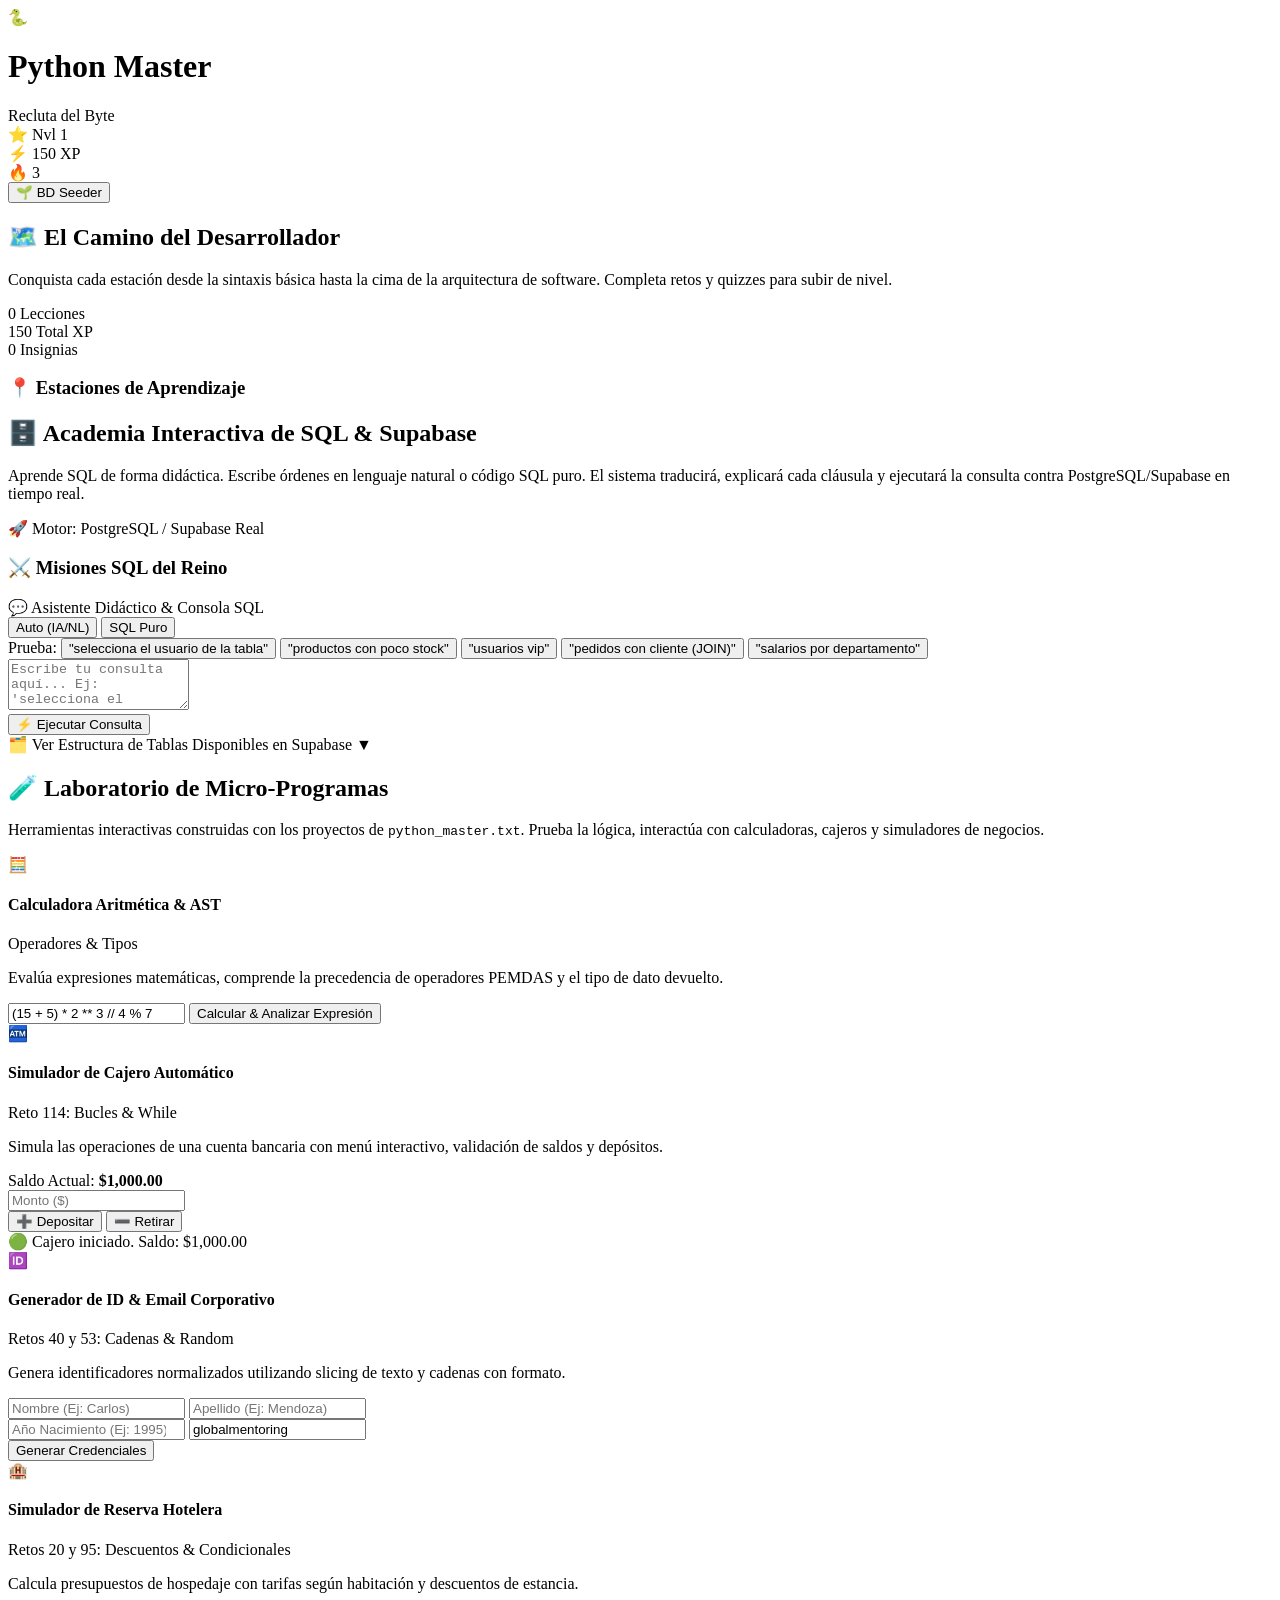
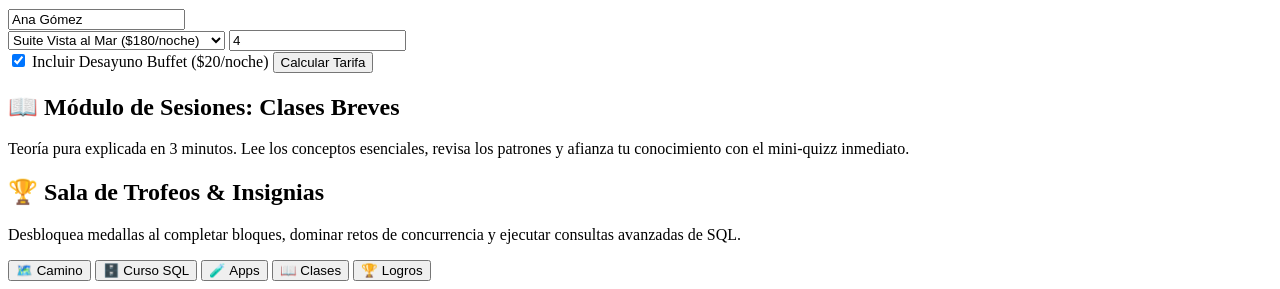
==== web_app/static/index.html @ 29d9c26e "feat: plataforma gamificada python & sql master con supabase, render y microapps" ====
<!DOCTYPE html>
<html lang="es">
<head>
  <meta charset="UTF-8">
  <meta name="viewport" content="width=device-width, initial-scale=1.0, maximum-scale=1.0, user-scalable=no">
  <title>Python & SQL Master: Game Edition</title>
  <link rel="stylesheet" href="/static/style.css">
  <link rel="preconnect" href="https://fonts.googleapis.com">
  <link rel="preconnect" href="https://fonts.gstatic.com" crossorigin>
  <link href="https://fonts.googleapis.com/css2?family=Fira+Code:wght@400;500;600&family=Inter:wght@400;600;700;800;900&display=swap" rel="stylesheet">
</head>
<body>
  <!-- Header con Barra de Nivel, XP y Racha -->
  <header class="app-header">
    <div class="header-content">
      <div class="logo-area" onclick="app.switchTab('camino')">
        <span class="logo-icon">🐍</span>
        <div>
          <h1 class="logo-title">Python Master</h1>
          <span class="logo-subtitle" id="userRankTitle">Recluta del Byte</span>
        </div>
      </div>

      <!-- Barra de Gamificación / Stats -->
      <div class="gamification-bar">
        <div class="stat-pill" title="Nivel del Jugador">
          <span class="stat-icon">⭐</span>
          <span class="stat-value" id="userLevelBadge">Nvl 1</span>
        </div>
        <div class="stat-pill" title="Puntos de Experiencia">
          <span class="stat-icon">⚡</span>
          <span class="stat-value" id="userXpBadge">150 XP</span>
        </div>
        <div class="stat-pill streak-pill" title="Racha de Días">
          <span class="stat-icon">🔥</span>
          <span class="stat-value" id="userStreakBadge">3</span>
        </div>
        <button class="btn-db-seed" onclick="app.seedDatabase()" title="Sembrar / Restaurar datos en Supabase/SQLite">
          🌱 <span class="hide-mobile">BD Seeder</span>
        </button>
      </div>
    </div>

    <!-- Barra de progreso hacia el siguiente nivel -->
    <div class="level-progress-container">
      <div class="level-progress-bar" id="levelProgressFill" style="width: 25%;"></div>
    </div>
  </header>

  <!-- Contenedor Principal de Vistas -->
  <main class="main-container" id="mainApp">
    
    <!-- ==================== PESTAÑA 1: CAMINO DEL JUEGO (ROADMAP) ==================== -->
    <section id="tabCamino" class="view-tab active">
      <div class="hero-card">
        <div class="hero-text">
          <h2>🗺️ El Camino del Desarrollador</h2>
          <p>Conquista cada estación desde la sintaxis básica hasta la cima de la arquitectura de software. Completa retos y quizzes para subir de nivel.</p>
        </div>
        <div class="global-stats-row">
          <div class="mini-stat">
            <span class="mini-stat-num" id="statCompletedLessons">0</span>
            <span class="mini-stat-lbl">Lecciones</span>
          </div>
          <div class="mini-stat">
            <span class="mini-stat-num" id="statTotalXp">150</span>
            <span class="mini-stat-lbl">Total XP</span>
          </div>
          <div class="mini-stat">
            <span class="mini-stat-num" id="statAchievementsCount">0</span>
            <span class="mini-stat-lbl">Insignias</span>
          </div>
        </div>
      </div>

      <!-- Mapa Gamificado de Nodos (Quest Tree) -->
      <div class="section-title">
        <h3>📍 Estaciones de Aprendizaje</h3>
      </div>
      <div class="game-map-container" id="gameRoadmap">
        <!-- Generado dinámicamente -->
      </div>
    </section>

    <!-- ==================== PESTAÑA 2: CURSO INTERACTIVO DE SQL ==================== -->
    <section id="tabSql" class="view-tab">
      <div class="hero-card sql-hero">
        <div class="hero-text">
          <h2>🗄️ Academia Interactiva de SQL & Supabase</h2>
          <p>Aprende SQL de forma didáctica. Escribe órdenes en lenguaje natural o código SQL puro. El sistema traducirá, explicará cada cláusula y ejecutará la consulta contra PostgreSQL/Supabase en tiempo real.</p>
        </div>
        <div class="sql-badge-info">
          <span>🚀 Motor: PostgreSQL / Supabase Real</span>
        </div>
      </div>

      <!-- Selector de Misiones SQL -->
      <div class="section-title">
        <h3>⚔️ Misiones SQL del Reino</h3>
      </div>
      <div class="sql-missions-scroll" id="sqlMissionsList">
        <!-- Renderizado dinámicamente -->
      </div>

      <!-- Panel Interactivo de Consultas -->
      <div class="sql-workspace-card">
        <div class="workspace-header">
          <div class="workspace-title">
            <span>💬 Asistente Didáctico & Consola SQL</span>
          </div>
          <div class="mode-toggle">
            <button class="mode-btn active" id="btnModeAuto" onclick="app.setSqlMode('auto')">Auto (IA/NL)</button>
            <button class="mode-btn" id="btnModeSql" onclick="app.setSqlMode('sql')">SQL Puro</button>
          </div>
        </div>

        <!-- Sugerencias Rápidas en 1 clic -->
        <div class="quick-prompts-bar">
          <span class="quick-label">Prueba:</span>
          <button class="chip-btn" onclick="app.setSqlQuery('selecciona el usuario de la tabla')">"selecciona el usuario de la tabla"</button>
          <button class="chip-btn" onclick="app.setSqlQuery('muestra los productos con poco stock')">"productos con poco stock"</button>
          <button class="chip-btn" onclick="app.setSqlQuery('usuarios vip con saldo mayor a 2500')">"usuarios vip"</button>
          <button class="chip-btn" onclick="app.setSqlQuery('pedidos con nombre del cliente')">"pedidos con cliente (JOIN)"</button>
          <button class="chip-btn" onclick="app.setSqlQuery('salario maximo y empleados por cada departamento')">"salarios por departamento"</button>
        </div>

        <div class="sql-input-area">
          <textarea id="sqlInput" class="sql-textarea" rows="3" placeholder="Escribe tu consulta aquí... Ej: 'selecciona el usuario de la tabla' o 'SELECT * FROM usuarios;'"></textarea>
          <div class="sql-actions">
            <button class="btn-primary btn-run-sql" onclick="app.executeSqlQuery()">
              ⚡ Ejecutar Consulta
            </button>
          </div>
        </div>

        <!-- Explicación Didáctica Desglosada -->
        <div id="sqlExplanationBox" class="sql-explanation-card" style="display: none;">
          <div class="explanation-title">💡 Explicación Didáctica de la Consulta:</div>
          <div id="sqlInterpretedQuery" class="code-pill"></div>
          <div id="sqlClausesList" class="clauses-grid"></div>
        </div>

        <!-- Tabla de Resultados en Vivo -->
        <div id="sqlResultsBox" class="sql-results-card" style="display: none;">
          <div class="results-header">
            <h4>📊 Resultados de la Base de Datos</h4>
            <div class="metrics-pills">
              <span id="sqlExecutionTime" class="metric-pill">0 ms</span>
              <span id="sqlTotalRows" class="metric-pill">0 filas</span>
            </div>
          </div>
          <div class="table-responsive" id="sqlTableContainer">
            <!-- Tabla renderizada -->
          </div>
        </div>

        <!-- Explorador de Tablas de la Base de Datos -->
        <div class="schema-explorer-toggle" onclick="app.toggleSchemaExplorer()">
          <span>🗂️ Ver Estructura de Tablas Disponibles en Supabase ▼</span>
        </div>
        <div id="schemaExplorerContent" class="schema-explorer-content" style="display: none;">
          <div class="schema-tables-grid" id="schemaTablesGrid"></div>
        </div>
      </div>
    </section>

    <!-- ==================== PESTAÑA 3: MICRO-PROGRAMAS DIDÁCTICOS ==================== -->
    <section id="tabApps" class="view-tab">
      <div class="hero-card apps-hero">
        <div class="hero-text">
          <h2>🧪 Laboratorio de Micro-Programas</h2>
          <p>Herramientas interactivas construidas con los proyectos de <code>python_master.txt</code>. Prueba la lógica, interactúa con calculadoras, cajeros y simuladores de negocios.</p>
        </div>
      </div>

      <!-- Cuadrícula de Aplicaciones -->
      <div class="apps-grid">
        <!-- App 1: Calculadora y Evaluador AST -->
        <div class="app-card">
          <div class="app-card-header">
            <span class="app-icon">🧮</span>
            <div>
              <h4>Calculadora Aritmética & AST</h4>
              <span class="app-tag">Operadores & Tipos</span>
            </div>
          </div>
          <p class="app-desc">Evalúa expresiones matemáticas, comprende la precedencia de operadores PEMDAS y el tipo de dato devuelto.</p>
          <div class="app-body">
            <input type="text" id="calcInput" class="app-input" value="(15 + 5) * 2 ** 3 // 4 % 7" placeholder="Ej: (10 + 2) * 5">
            <button class="btn-secondary btn-full" onclick="app.runCalculatorApp()">Calcular & Analizar Expresión</button>
            <div id="calcOutput" class="app-result-box" style="display: none;"></div>
          </div>
        </div>

        <!-- App 2: Simulador de Cajero Automático (Reto 114) -->
        <div class="app-card">
          <div class="app-card-header">
            <span class="app-icon">🏧</span>
            <div>
              <h4>Simulador de Cajero Automático</h4>
              <span class="app-tag">Reto 114: Bucles & While</span>
            </div>
          </div>
          <p class="app-desc">Simula las operaciones de una cuenta bancaria con menú interactivo, validación de saldos y depósitos.</p>
          <div class="app-body">
            <div class="atm-balance-display">
              <span>Saldo Actual:</span>
              <strong id="atmBalance">$1,000.00</strong>
            </div>
            <div class="atm-controls">
              <input type="number" id="atmAmount" class="app-input" placeholder="Monto ($)">
              <div class="btn-group-row">
                <button class="btn-secondary" onclick="app.atmDeposit()">➕ Depositar</button>
                <button class="btn-secondary" onclick="app.atmWithdraw()">➖ Retirar</button>
              </div>
            </div>
            <div id="atmLog" class="atm-log-box">
              <div class="log-entry">🟢 Cajero iniciado. Saldo: $1,000.00</div>
            </div>
          </div>
        </div>

        <!-- App 3: Generador de ID Único & Emails (Retos 40 y 53) -->
        <div class="app-card">
          <div class="app-card-header">
            <span class="app-icon">🆔</span>
            <div>
              <h4>Generador de ID & Email Corporativo</h4>
              <span class="app-tag">Retos 40 y 53: Cadenas & Random</span>
            </div>
          </div>
          <p class="app-desc">Genera identificadores normalizados utilizando slicing de texto y cadenas con formato.</p>
          <div class="app-body">
            <div class="form-row-2">
              <input type="text" id="idNombre" class="app-input" placeholder="Nombre (Ej: Carlos)">
              <input type="text" id="idApellido" class="app-input" placeholder="Apellido (Ej: Mendoza)">
            </div>
            <div class="form-row-2">
              <input type="number" id="idAnio" class="app-input" placeholder="Año Nacimiento (Ej: 1995)">
              <input type="text" id="idEmpresa" class="app-input" value="globalmentoring" placeholder="Empresa">
            </div>
            <button class="btn-secondary btn-full" onclick="app.runIdEmailApp()">Generar Credenciales</button>
            <div id="idEmailOutput" class="app-result-box" style="display: none;"></div>
          </div>
        </div>

        <!-- App 4: Simulador Reserva de Hotel (Retos 20 y 95) -->
        <div class="app-card">
          <div class="app-card-header">
            <span class="app-icon">🏨</span>
            <div>
              <h4>Simulador de Reserva Hotelera</h4>
              <span class="app-tag">Retos 20 y 95: Descuentos & Condicionales</span>
            </div>
          </div>
          <p class="app-desc">Calcula presupuestos de hospedaje con tarifas según habitación y descuentos de estancia.</p>
          <div class="app-body">
            <input type="text" id="hotelCliente" class="app-input" placeholder="Nombre Huésped" value="Ana Gómez">
            <div class="form-row-2">
              <select id="hotelHabitacion" class="app-input">
                <option value="estandar">Habitación Estándar ($75/noche)</option>
                <option value="vista_mar" selected>Suite Vista al Mar ($180/noche)</option>
                <option value="presidencial">Suite Presidencial ($320/noche)</option>
              </select>
              <input type="number" id="hotelNoches" class="app-input" value="4" min="1" placeholder="Noches">
            </div>
            <label class="checkbox-label">
              <input type="checkbox" id="hotelDesayuno" checked> Incluir Desayuno Buffet ($20/noche)
            </label>
            <button class="btn-secondary btn-full" onclick="app.runHotelApp()">Calcular Tarifa</button>
            <div id="hotelOutput" class="app-result-box" style="display: none;"></div>
          </div>
        </div>
      </div>
    </section>

    <!-- ==================== PESTAÑA 4: CLASES BREVES (MICRO-LEARNING) ==================== -->
    <section id="tabClases" class="view-tab">
      <div class="hero-card">
        <div class="hero-text">
          <h2>📖 Módulo de Sesiones: Clases Breves</h2>
          <p>Teoría pura explicada en 3 minutos. Lee los conceptos esenciales, revisa los patrones y afianza tu conocimiento con el mini-quizz inmediato.</p>
        </div>
      </div>
      <div class="brief-classes-list" id="briefClassesList">
        <!-- Renderizado dinámicamente -->
      </div>
    </section>

    <!-- ==================== PESTAÑA 5: LOGROS & BADGES ==================== -->
    <section id="tabLogros" class="view-tab">
      <div class="hero-card achievements-hero">
        <div class="hero-text">
          <h2>🏆 Sala de Trofeos & Insignias</h2>
          <p>Desbloquea medallas al completar bloques, dominar retos de concurrencia y ejecutar consultas avanzadas de SQL.</p>
        </div>
      </div>
      <div class="badges-grid-full" id="achievementsList">
        <!-- Renderizado dinámicamente -->
      </div>
    </section>

    <!-- ==================== VISTA MODAL: DETALLE DE LECCIÓN ==================== -->
    <section id="viewLessonModal" class="lesson-modal" style="display: none;">
      <div class="lesson-modal-content">
        <button class="btn-close-modal" onclick="app.closeLessonModal()">✕ Cerrar</button>
        <div id="lessonModalDetail"></div>
      </div>
    </section>

  </main>

  <!-- Mobile Bottom Navigation Bar (Compatible con iPhone 7) -->
  <nav class="mobile-nav">
    <button class="nav-item active" onclick="app.switchTab('camino')">
      <span class="nav-icon">🗺️</span>
      <span class="nav-label">Camino</span>
    </button>
    <button class="nav-item" onclick="app.switchTab('sql')">
      <span class="nav-icon">🗄️</span>
      <span class="nav-label">Curso SQL</span>
    </button>
    <button class="nav-item" onclick="app.switchTab('apps')">
      <span class="nav-icon">🧪</span>
      <span class="nav-label">Apps</span>
    </button>
    <button class="nav-item" onclick="app.switchTab('clases')">
      <span class="nav-icon">📖</span>
      <span class="nav-label">Clases</span>
    </button>
    <button class="nav-item" onclick="app.switchTab('logros')">
      <span class="nav-icon">🏆</span>
      <span class="nav-label">Logros</span>
    </button>
  </nav>

  <script src="/static/app.js"></script>
</body>
</html>
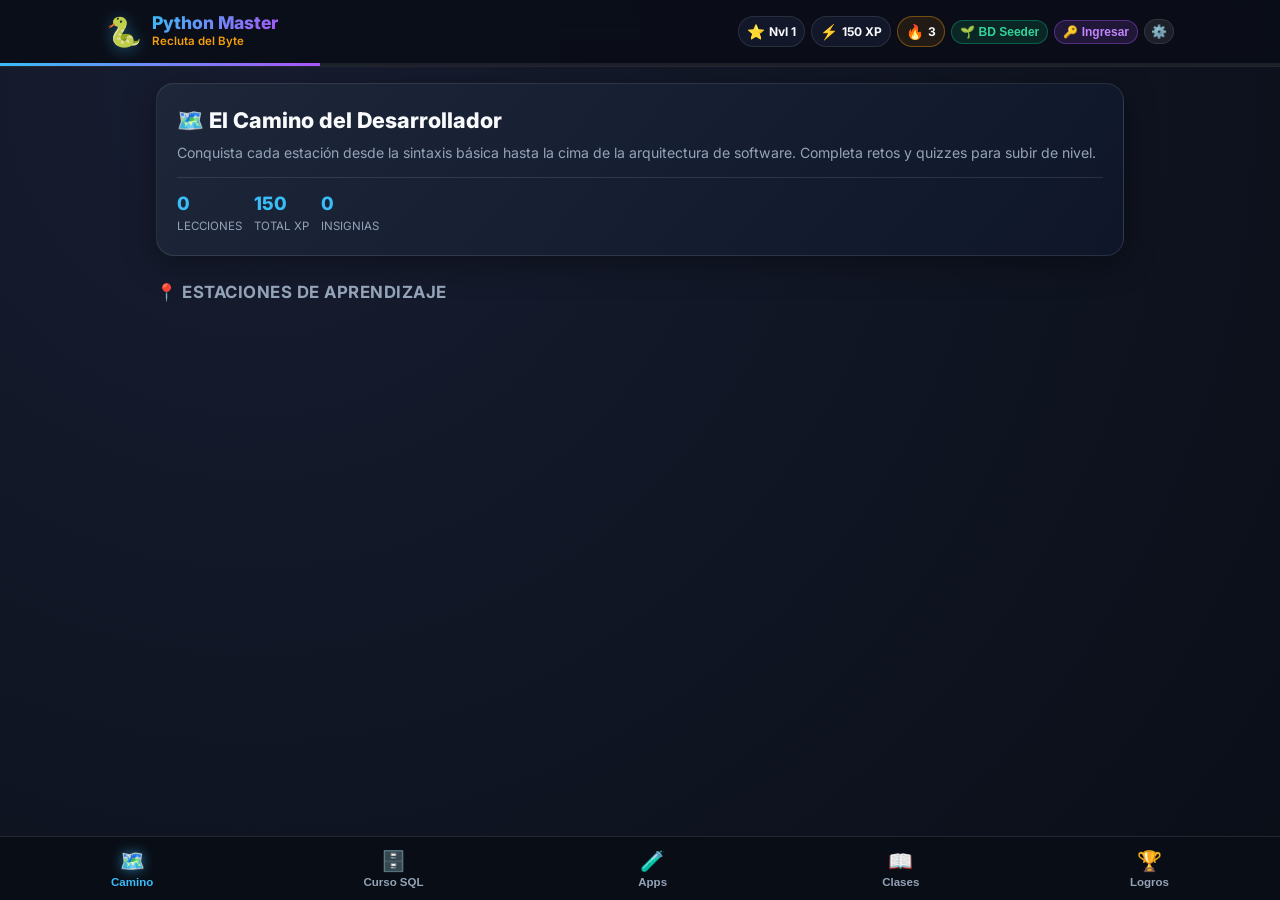
==== commit 7774337b: "feat: autenticación JWT con bcrypt, control de usuarios y soporte de despliegue en /docs para GitHub" ====
--- a/web_app/static/index.html
+++ b/web_app/static/index.html
@@ -4,7 +4,7 @@
   <meta charset="UTF-8">
   <meta name="viewport" content="width=device-width, initial-scale=1.0, maximum-scale=1.0, user-scalable=no">
   <title>Python & SQL Master: Game Edition</title>
-  <link rel="stylesheet" href="/static/style.css">
+  <link rel="stylesheet" href="style.css">
   <link rel="preconnect" href="https://fonts.googleapis.com">
   <link rel="preconnect" href="https://fonts.gstatic.com" crossorigin>
   <link href="https://fonts.googleapis.com/css2?family=Fira+Code:wght@400;500;600&family=Inter:wght@400;600;700;800;900&display=swap" rel="stylesheet">
@@ -21,7 +21,7 @@
         </div>
       </div>
 
-      <!-- Barra de Gamificación / Stats -->
+      <!-- Barra de Gamificación / Stats & Autenticación -->
       <div class="gamification-bar">
         <div class="stat-pill" title="Nivel del Jugador">
           <span class="stat-icon">⭐</span>
@@ -37,6 +37,12 @@
         </div>
         <button class="btn-db-seed" onclick="app.seedDatabase()" title="Sembrar / Restaurar datos en Supabase/SQLite">
           🌱 <span class="hide-mobile">BD Seeder</span>
+        </button>
+        <button class="btn-auth" id="btnAuthHeader" onclick="app.openAuthModal()" title="Iniciar Sesión o Registrarse">
+          🔑 <span class="hide-mobile">Ingresar</span>
+        </button>
+        <button class="btn-api-config" onclick="app.openApiModal()" title="Configurar URL del Backend en Render">
+          ⚙️
         </button>
       </div>
     </div>
@@ -305,6 +311,68 @@
       <div class="lesson-modal-content">
         <button class="btn-close-modal" onclick="app.closeLessonModal()">✕ Cerrar</button>
         <div id="lessonModalDetail"></div>
+      </div>
+    </section>
+
+    <!-- ==================== VISTA MODAL: AUTENTICACIÓN / LOGIN ==================== -->
+    <section id="viewAuthModal" class="lesson-modal" style="display: none;">
+      <div class="lesson-modal-content" style="max-width: 420px;">
+        <button class="btn-close-modal" onclick="app.closeAuthModal()">✕ Cerrar</button>
+        <div class="auth-tabs-row">
+          <button class="auth-tab-btn active" id="btnTabLogin" onclick="app.switchAuthMode('login')">Iniciar Sesión</button>
+          <button class="auth-tab-btn" id="btnTabRegister" onclick="app.switchAuthMode('register')">Crear Cuenta</button>
+        </div>
+
+        <!-- Formulario Iniciar Sesión -->
+        <form id="formLogin" onsubmit="event.preventDefault(); app.submitLogin();">
+          <div style="margin-top: 14px;">
+            <label style="font-size: 0.75rem; color: var(--text-muted);">Usuario o Correo:</label>
+            <input type="text" id="loginIdent" class="app-input" required placeholder="Ej: carlos o carlos@empresa.com" style="margin-top: 4px;">
+          </div>
+          <div style="margin-top: 10px;">
+            <label style="font-size: 0.75rem; color: var(--text-muted);">Contraseña:</label>
+            <input type="password" id="loginPwd" class="app-input" required placeholder="••••••••" style="margin-top: 4px;">
+          </div>
+          <button type="submit" class="btn-primary btn-full" style="margin-top: 16px;">Entrar al Sistema ⚡</button>
+        </form>
+
+        <!-- Formulario Registro -->
+        <form id="formRegister" onsubmit="event.preventDefault(); app.submitRegister();" style="display: none;">
+          <div style="margin-top: 14px;">
+            <label style="font-size: 0.75rem; color: var(--text-muted);">Nombre de Usuario:</label>
+            <input type="text" id="regUser" class="app-input" required placeholder="Ej: jose2026" style="margin-top: 4px;">
+          </div>
+          <div style="margin-top: 10px;">
+            <label style="font-size: 0.75rem; color: var(--text-muted);">Correo Electrónico:</label>
+            <input type="email" id="regEmail" class="app-input" required placeholder="tu@email.com" style="margin-top: 4px;">
+          </div>
+          <div style="margin-top: 10px;">
+            <label style="font-size: 0.75rem; color: var(--text-muted);">Nombre Completo:</label>
+            <input type="text" id="regFullName" class="app-input" placeholder="Ej: José Bacilio" style="margin-top: 4px;">
+          </div>
+          <div style="margin-top: 10px;">
+            <label style="font-size: 0.75rem; color: var(--text-muted);">Contraseña (Mín. 6 caracteres):</label>
+            <input type="password" id="regPwd" class="app-input" minlength="6" required placeholder="••••••••" style="margin-top: 4px;">
+          </div>
+          <button type="submit" class="btn-primary btn-full" style="margin-top: 16px;">Registrarse & Obtener +150 XP 🚀</button>
+        </form>
+        <div id="authStatusMsg" style="margin-top: 10px; font-size: 0.8rem; display: none;"></div>
+      </div>
+    </section>
+
+    <!-- ==================== VISTA MODAL: CONFIGURACIÓN DE API (GITHUB PAGES) ==================== -->
+    <section id="viewApiModal" class="lesson-modal" style="display: none;">
+      <div class="lesson-modal-content" style="max-width: 480px;">
+        <button class="btn-close-modal" onclick="app.closeApiModal()">✕ Cerrar</button>
+        <h3 style="font-size: 1rem; color: var(--primary); margin-bottom: 8px;">⚙️ Conexión Backend API</h3>
+        <p style="font-size: 0.8rem; color: var(--text-muted); margin-bottom: 12px;">
+          Si abres la aplicación desde <strong>GitHub Pages</strong>, ingresa la URL de tu servicio web en Render para conectar la base de datos de Supabase.
+        </p>
+        <input type="text" id="inputApiBaseUrl" class="app-input" placeholder="https://tu-servicio.onrender.com">
+        <div style="display: flex; gap: 8px; margin-top: 12px;">
+          <button class="btn-secondary" style="flex: 1;" onclick="app.setLocalApi()">Usar Localhost</button>
+          <button class="btn-primary" style="flex: 1;" onclick="app.saveApiBaseUrl()">Guardar URL</button>
+        </div>
       </div>
     </section>
 
@@ -334,6 +402,6 @@
     </button>
   </nav>
 
-  <script src="/static/app.js"></script>
+  <script src="app.js"></script>
 </body>
 </html>
--- a/web_app/static/style.css
+++ b/web_app/static/style.css
@@ -0,0 +1,1072 @@
+/* ========================================================
+   ESTILOS MODERNOS Y GAMIFICADOS: PYTHON & SQL MASTER
+   Compatible con iPhone 7 (iOS 15) y Navegadores Modernos
+   ======================================================== */
+
+:root {
+  --bg-dark: #0a0e17;
+  --bg-card: rgba(20, 27, 45, 0.85);
+  --bg-card-hover: rgba(28, 38, 64, 0.95);
+  --bg-accent: #1e293b;
+  --border-color: rgba(255, 255, 255, 0.1);
+  --border-glow: rgba(56, 189, 248, 0.3);
+  
+  --primary: #38bdf8;
+  --primary-hover: #0284c7;
+  --secondary: #a855f7;
+  --accent-gold: #f59e0b;
+  --accent-green: #10b981;
+  --accent-red: #ef4444;
+  --text-main: #f8fafc;
+  --text-muted: #94a3b8;
+  
+  --font-sans: 'Inter', -apple-system, BlinkMacSystemFont, "Segoe UI", Roboto, sans-serif;
+  --font-mono: 'Fira Code', monospace;
+  
+  --radius-sm: 8px;
+  --radius-md: 12px;
+  --radius-lg: 18px;
+  --radius-full: 9999px;
+  
+  --shadow-card: 0 8px 32px 0 rgba(0, 0, 0, 0.37);
+  --shadow-glow: 0 0 20px rgba(56, 189, 248, 0.25);
+}
+
+* {
+  margin: 0;
+  padding: 0;
+  box-sizing: border-box;
+  -webkit-tap-highlight-color: transparent;
+}
+
+body {
+  font-family: var(--font-sans);
+  background: radial-gradient(circle at 20% 10%, #171d31 0%, #0a0e17 100%);
+  color: var(--text-main);
+  min-height: 100vh;
+  padding-bottom: 90px; /* Espacio para barra móvil */
+  line-height: 1.5;
+}
+
+/* ==================== HEADER & GAMIFICATION BAR ==================== */
+.app-header {
+  position: sticky;
+  top: 0;
+  z-index: 100;
+  background: rgba(10, 14, 23, 0.92);
+  backdrop-filter: blur(14px);
+  -webkit-backdrop-filter: blur(14px);
+  border-bottom: 1px solid var(--border-color);
+}
+
+.header-content {
+  max-width: 1100px;
+  margin: 0 auto;
+  padding: 10px 16px;
+  display: flex;
+  align-items: center;
+  justify-content: space-between;
+  gap: 12px;
+}
+
+.logo-area {
+  display: flex;
+  align-items: center;
+  gap: 10px;
+  cursor: pointer;
+}
+
+.logo-icon {
+  font-size: 1.8rem;
+  filter: drop-shadow(0 2px 8px rgba(56, 189, 248, 0.4));
+}
+
+.logo-title {
+  font-size: 1.1rem;
+  font-weight: 800;
+  background: linear-gradient(135deg, #38bdf8, #a855f7);
+  -webkit-background-clip: text;
+  -webkit-text-fill-color: transparent;
+  line-height: 1.1;
+}
+
+.logo-subtitle {
+  font-size: 0.72rem;
+  font-weight: 600;
+  color: var(--accent-gold);
+  display: block;
+}
+
+.gamification-bar {
+  display: flex;
+  align-items: center;
+  gap: 6px;
+}
+
+.stat-pill {
+  display: flex;
+  align-items: center;
+  gap: 4px;
+  background: var(--bg-card);
+  border: 1px solid var(--border-color);
+  padding: 4px 8px;
+  border-radius: var(--radius-full);
+  font-size: 0.75rem;
+  font-weight: 700;
+}
+
+.stat-icon {
+  font-size: 0.9rem;
+}
+
+.stat-value {
+  color: var(--text-main);
+}
+
+.streak-pill {
+  border-color: rgba(245, 158, 11, 0.4);
+  background: rgba(245, 158, 11, 0.1);
+}
+
+.btn-db-seed {
+  background: rgba(16, 185, 129, 0.15);
+  border: 1px solid rgba(16, 185, 129, 0.4);
+  color: #34d399;
+  font-size: 0.75rem;
+  font-weight: 700;
+  padding: 4px 8px;
+  border-radius: var(--radius-full);
+  cursor: pointer;
+  transition: all 0.2s ease;
+}
+
+.btn-db-seed:hover {
+  background: rgba(16, 185, 129, 0.3);
+}
+
+.level-progress-container {
+  width: 100%;
+  height: 3px;
+  background: rgba(255, 255, 255, 0.08);
+}
+
+.level-progress-bar {
+  height: 100%;
+  background: linear-gradient(90deg, #38bdf8, #a855f7);
+  transition: width 0.4s ease;
+}
+
+/* ==================== CONTENEDOR PRINCIPAL ==================== */
+.main-container {
+  max-width: 1000px;
+  margin: 0 auto;
+  padding: 16px;
+}
+
+.view-tab {
+  display: none;
+}
+
+.view-tab.active {
+  display: block;
+  animation: fadeIn 0.3s ease-out;
+}
+
+@keyframes fadeIn {
+  from { opacity: 0; transform: translateY(6px); }
+  to { opacity: 1; transform: translateY(0); }
+}
+
+/* ==================== HERO CARDS ==================== */
+.hero-card {
+  background: linear-gradient(135deg, rgba(30, 41, 59, 0.9) 0%, rgba(15, 23, 42, 0.9) 100%);
+  border: 1px solid var(--border-color);
+  border-radius: var(--radius-lg);
+  padding: 20px;
+  margin-bottom: 24px;
+  box-shadow: var(--shadow-card);
+}
+
+.hero-text h2 {
+  font-size: 1.35rem;
+  font-weight: 800;
+  margin-bottom: 6px;
+  color: var(--text-main);
+}
+
+.hero-text p {
+  font-size: 0.88rem;
+  color: var(--text-muted);
+  line-height: 1.45;
+}
+
+.global-stats-row {
+  display: flex;
+  gap: 12px;
+  margin-top: 14px;
+  padding-top: 12px;
+  border-top: 1px solid var(--border-color);
+}
+
+.mini-stat {
+  display: flex;
+  flex-direction: column;
+}
+
+.mini-stat-num {
+  font-size: 1.15rem;
+  font-weight: 800;
+  color: var(--primary);
+}
+
+.mini-stat-lbl {
+  font-size: 0.72rem;
+  color: var(--text-muted);
+  text-transform: uppercase;
+}
+
+.sql-hero {
+  border-left: 4px solid var(--primary);
+}
+
+.sql-badge-info {
+  margin-top: 10px;
+  display: inline-block;
+  background: rgba(56, 189, 248, 0.12);
+  border: 1px solid rgba(56, 189, 248, 0.3);
+  color: var(--primary);
+  font-size: 0.75rem;
+  font-weight: 700;
+  padding: 4px 10px;
+  border-radius: var(--radius-full);
+}
+
+/* ==================== MAPA DEL JUEGO (ROADMAP) ==================== */
+.section-title {
+  margin-bottom: 14px;
+}
+
+.section-title h3 {
+  font-size: 1.05rem;
+  font-weight: 700;
+  color: var(--text-muted);
+  text-transform: uppercase;
+  letter-spacing: 0.5px;
+}
+
+.game-map-container {
+  display: flex;
+  flex-direction: column;
+  gap: 16px;
+  position: relative;
+}
+
+.roadmap-block-card {
+  background: var(--bg-card);
+  border: 1px solid var(--border-color);
+  border-radius: var(--radius-md);
+  padding: 16px;
+  transition: all 0.2s ease;
+  position: relative;
+  overflow: hidden;
+}
+
+.roadmap-block-card:hover {
+  border-color: var(--border-glow);
+  box-shadow: var(--shadow-glow);
+}
+
+.block-header-info {
+  display: flex;
+  align-items: center;
+  justify-content: space-between;
+  margin-bottom: 12px;
+}
+
+.block-title-row {
+  display: flex;
+  align-items: center;
+  gap: 10px;
+}
+
+.block-icon-large {
+  font-size: 1.8rem;
+}
+
+.block-title-text {
+  font-size: 1.05rem;
+  font-weight: 700;
+  color: var(--text-main);
+}
+
+.block-days-badge {
+  font-size: 0.72rem;
+  color: var(--accent-gold);
+  font-weight: 600;
+}
+
+.nodes-timeline {
+  display: flex;
+  flex-wrap: wrap;
+  gap: 8px;
+  margin-top: 10px;
+}
+
+.quest-node {
+  background: var(--bg-accent);
+  border: 1px solid var(--border-color);
+  border-radius: var(--radius-sm);
+  padding: 8px 12px;
+  font-size: 0.8rem;
+  font-weight: 600;
+  cursor: pointer;
+  display: flex;
+  align-items: center;
+  gap: 6px;
+  transition: all 0.2s ease;
+}
+
+.quest-node:hover {
+  background: var(--bg-card-hover);
+  border-color: var(--primary);
+  transform: translateY(-2px);
+}
+
+.quest-node.completed {
+  border-color: rgba(16, 185, 129, 0.4);
+  background: rgba(16, 185, 129, 0.12);
+}
+
+.quest-node.completed .node-status-icon {
+  color: #34d399;
+}
+
+/* ==================== CURSO DE SQL INTERACTIVO ==================== */
+.sql-missions-scroll {
+  display: flex;
+  gap: 10px;
+  overflow-x: auto;
+  padding-bottom: 8px;
+  margin-bottom: 20px;
+  scrollbar-width: thin;
+}
+
+.mission-chip {
+  flex: 0 0 auto;
+  background: var(--bg-card);
+  border: 1px solid var(--border-color);
+  border-radius: var(--radius-md);
+  padding: 10px 14px;
+  cursor: pointer;
+  transition: all 0.2s ease;
+  min-width: 170px;
+}
+
+.mission-chip:hover, .mission-chip.active {
+  border-color: var(--primary);
+  background: rgba(56, 189, 248, 0.1);
+}
+
+.mission-header {
+  display: flex;
+  justify-content: space-between;
+  align-items: center;
+  margin-bottom: 4px;
+}
+
+.mission-lvl {
+  font-size: 0.7rem;
+  font-weight: 700;
+  color: var(--accent-gold);
+}
+
+.mission-xp {
+  font-size: 0.7rem;
+  font-weight: 800;
+  color: #34d399;
+}
+
+.mission-name {
+  font-size: 0.82rem;
+  font-weight: 700;
+  color: var(--text-main);
+  white-space: nowrap;
+  overflow: hidden;
+  text-overflow: ellipsis;
+}
+
+.sql-workspace-card {
+  background: var(--bg-card);
+  border: 1px solid var(--border-color);
+  border-radius: var(--radius-lg);
+  padding: 18px;
+  margin-bottom: 20px;
+}
+
+.workspace-header {
+  display: flex;
+  justify-content: space-between;
+  align-items: center;
+  margin-bottom: 12px;
+}
+
+.workspace-title {
+  font-size: 0.95rem;
+  font-weight: 700;
+}
+
+.mode-toggle {
+  display: flex;
+  background: var(--bg-accent);
+  border-radius: var(--radius-full);
+  padding: 2px;
+}
+
+.mode-btn {
+  background: transparent;
+  border: none;
+  color: var(--text-muted);
+  font-size: 0.75rem;
+  font-weight: 700;
+  padding: 4px 10px;
+  border-radius: var(--radius-full);
+  cursor: pointer;
+}
+
+.mode-btn.active {
+  background: var(--primary);
+  color: #0f172a;
+}
+
+.quick-prompts-bar {
+  display: flex;
+  align-items: center;
+  gap: 6px;
+  overflow-x: auto;
+  padding-bottom: 8px;
+  margin-bottom: 12px;
+}
+
+.quick-label {
+  font-size: 0.72rem;
+  color: var(--text-muted);
+  font-weight: 600;
+  flex: 0 0 auto;
+}
+
+.chip-btn {
+  flex: 0 0 auto;
+  background: rgba(255, 255, 255, 0.05);
+  border: 1px solid rgba(255, 255, 255, 0.1);
+  color: var(--text-muted);
+  font-size: 0.72rem;
+  padding: 4px 8px;
+  border-radius: var(--radius-full);
+  cursor: pointer;
+}
+
+.chip-btn:hover {
+  background: rgba(56, 189, 248, 0.15);
+  color: var(--primary);
+  border-color: var(--primary);
+}
+
+.sql-textarea {
+  width: 100%;
+  background: #070a10;
+  border: 1px solid var(--border-color);
+  border-radius: var(--radius-sm);
+  color: var(--text-main);
+  font-family: var(--font-mono);
+  font-size: 0.88rem;
+  padding: 10px;
+  resize: vertical;
+}
+
+.sql-actions {
+  display: flex;
+  justify-content: flex-end;
+  margin-top: 10px;
+}
+
+.btn-primary {
+  background: linear-gradient(135deg, var(--primary), var(--primary-hover));
+  border: none;
+  color: #0f172a;
+  font-weight: 700;
+  font-size: 0.88rem;
+  padding: 8px 18px;
+  border-radius: var(--radius-md);
+  cursor: pointer;
+  transition: all 0.2s ease;
+}
+
+.btn-primary:hover {
+  transform: translateY(-1px);
+  box-shadow: var(--shadow-glow);
+}
+
+.sql-explanation-card {
+  margin-top: 16px;
+  background: rgba(15, 23, 42, 0.9);
+  border: 1px solid rgba(56, 189, 248, 0.3);
+  border-radius: var(--radius-md);
+  padding: 14px;
+}
+
+.explanation-title {
+  font-size: 0.85rem;
+  font-weight: 700;
+  color: var(--primary);
+  margin-bottom: 6px;
+}
+
+.code-pill {
+  font-family: var(--font-mono);
+  font-size: 0.82rem;
+  background: #06090e;
+  padding: 8px 10px;
+  border-radius: var(--radius-sm);
+  color: #38bdf8;
+  margin-bottom: 10px;
+  word-break: break-all;
+}
+
+.clauses-grid {
+  display: flex;
+  flex-direction: column;
+  gap: 6px;
+}
+
+.clause-row {
+  font-size: 0.8rem;
+  line-height: 1.4;
+  color: var(--text-muted);
+}
+
+.clause-keyword {
+  color: var(--accent-gold);
+  font-weight: 700;
+  font-family: var(--font-mono);
+}
+
+.sql-results-card {
+  margin-top: 16px;
+}
+
+.results-header {
+  display: flex;
+  justify-content: space-between;
+  align-items: center;
+  margin-bottom: 8px;
+}
+
+.results-header h4 {
+  font-size: 0.88rem;
+  font-weight: 700;
+}
+
+.metrics-pills {
+  display: flex;
+  gap: 6px;
+}
+
+.metric-pill {
+  font-size: 0.72rem;
+  background: rgba(255, 255, 255, 0.08);
+  padding: 2px 8px;
+  border-radius: var(--radius-full);
+  color: var(--text-muted);
+}
+
+.table-responsive {
+  width: 100%;
+  overflow-x: auto;
+  border: 1px solid var(--border-color);
+  border-radius: var(--radius-sm);
+  background: #080c14;
+}
+
+.data-table {
+  width: 100%;
+  border-collapse: collapse;
+  font-size: 0.8rem;
+  font-family: var(--font-mono);
+}
+
+.data-table th {
+  background: #111827;
+  color: var(--primary);
+  padding: 8px 12px;
+  text-align: left;
+  border-bottom: 1px solid var(--border-color);
+  white-space: nowrap;
+}
+
+.data-table td {
+  padding: 8px 12px;
+  border-bottom: 1px solid rgba(255, 255, 255, 0.05);
+  color: var(--text-main);
+  white-space: nowrap;
+}
+
+.schema-explorer-toggle {
+  margin-top: 16px;
+  font-size: 0.8rem;
+  font-weight: 700;
+  color: var(--text-muted);
+  cursor: pointer;
+}
+
+.schema-explorer-content {
+  margin-top: 10px;
+}
+
+.schema-tables-grid {
+  display: grid;
+  grid-template-columns: repeat(auto-fill, minmax(180px, 1fr));
+  gap: 10px;
+}
+
+.schema-table-card {
+  background: #080c14;
+  border: 1px solid var(--border-color);
+  border-radius: var(--radius-sm);
+  padding: 10px;
+}
+
+.schema-table-name {
+  font-size: 0.8rem;
+  font-weight: 700;
+  color: var(--accent-gold);
+  margin-bottom: 4px;
+}
+
+.schema-col-item {
+  font-size: 0.72rem;
+  color: var(--text-muted);
+  font-family: var(--font-mono);
+}
+
+/* ==================== MICRO-PROGRAMAS ==================== */
+.apps-grid {
+  display: grid;
+  grid-template-columns: repeat(auto-fill, minmax(280px, 1fr));
+  gap: 16px;
+}
+
+.app-card {
+  background: var(--bg-card);
+  border: 1px solid var(--border-color);
+  border-radius: var(--radius-md);
+  padding: 16px;
+  display: flex;
+  flex-direction: column;
+}
+
+.app-card-header {
+  display: flex;
+  align-items: center;
+  gap: 10px;
+  margin-bottom: 8px;
+}
+
+.app-icon {
+  font-size: 1.8rem;
+}
+
+.app-card-header h4 {
+  font-size: 0.95rem;
+  font-weight: 700;
+  line-height: 1.2;
+}
+
+.app-tag {
+  font-size: 0.68rem;
+  color: var(--accent-gold);
+  font-weight: 600;
+}
+
+.app-desc {
+  font-size: 0.8rem;
+  color: var(--text-muted);
+  margin-bottom: 12px;
+}
+
+.app-body {
+  margin-top: auto;
+  display: flex;
+  flex-direction: column;
+  gap: 8px;
+}
+
+.app-input {
+  width: 100%;
+  background: #070a10;
+  border: 1px solid var(--border-color);
+  border-radius: var(--radius-sm);
+  color: var(--text-main);
+  padding: 8px 10px;
+  font-size: 0.85rem;
+}
+
+.btn-secondary {
+  background: var(--bg-accent);
+  border: 1px solid var(--border-color);
+  color: var(--text-main);
+  font-weight: 600;
+  font-size: 0.82rem;
+  padding: 8px 12px;
+  border-radius: var(--radius-sm);
+  cursor: pointer;
+  transition: all 0.2s ease;
+}
+
+.btn-secondary:hover {
+  background: rgba(56, 189, 248, 0.15);
+  border-color: var(--primary);
+}
+
+.btn-full {
+  width: 100%;
+}
+
+.app-result-box {
+  background: #06090e;
+  border: 1px solid var(--border-color);
+  border-radius: var(--radius-sm);
+  padding: 10px;
+  font-size: 0.8rem;
+  margin-top: 6px;
+}
+
+.atm-balance-display {
+  display: flex;
+  justify-content: space-between;
+  align-items: center;
+  background: rgba(16, 185, 129, 0.1);
+  border: 1px solid rgba(16, 185, 129, 0.3);
+  padding: 10px;
+  border-radius: var(--radius-sm);
+  margin-bottom: 8px;
+}
+
+.atm-balance-display strong {
+  font-size: 1.1rem;
+  color: #34d399;
+}
+
+.btn-group-row {
+  display: flex;
+  gap: 8px;
+}
+
+.btn-group-row button {
+  flex: 1;
+}
+
+.atm-log-box {
+  background: #070a10;
+  border: 1px solid var(--border-color);
+  border-radius: var(--radius-sm);
+  padding: 6px;
+  font-size: 0.72rem;
+  max-height: 80px;
+  overflow-y: auto;
+  font-family: var(--font-mono);
+  color: var(--text-muted);
+}
+
+.form-row-2 {
+  display: flex;
+  gap: 8px;
+}
+
+.checkbox-label {
+  font-size: 0.78rem;
+  color: var(--text-muted);
+  display: flex;
+  align-items: center;
+  gap: 6px;
+  cursor: pointer;
+}
+
+/* ==================== CLASES BREVES ==================== */
+.brief-classes-list {
+  display: flex;
+  flex-direction: column;
+  gap: 12px;
+}
+
+.brief-class-card {
+  background: var(--bg-card);
+  border: 1px solid var(--border-color);
+  border-radius: var(--radius-md);
+  padding: 14px;
+  cursor: pointer;
+  transition: all 0.2s ease;
+}
+
+.brief-class-card:hover {
+  border-color: var(--primary);
+}
+
+.brief-class-header {
+  display: flex;
+  align-items: center;
+  justify-content: space-between;
+}
+
+.brief-class-title {
+  font-size: 0.95rem;
+  font-weight: 700;
+}
+
+.brief-class-time {
+  font-size: 0.72rem;
+  background: rgba(56, 189, 248, 0.1);
+  color: var(--primary);
+  padding: 2px 8px;
+  border-radius: var(--radius-full);
+}
+
+/* ==================== INSIGNIAS & LOGROS ==================== */
+.badges-grid-full {
+  display: grid;
+  grid-template-columns: repeat(auto-fill, minmax(220px, 1fr));
+  gap: 14px;
+}
+
+.badge-card {
+  background: var(--bg-card);
+  border: 1px solid var(--border-color);
+  border-radius: var(--radius-md);
+  padding: 14px;
+  display: flex;
+  align-items: center;
+  gap: 12px;
+  opacity: 0.5;
+  transition: all 0.2s ease;
+}
+
+.badge-card.unlocked {
+  opacity: 1;
+  border-color: var(--accent-gold);
+  box-shadow: 0 0 15px rgba(245, 158, 11, 0.2);
+}
+
+.badge-icon {
+  font-size: 2rem;
+}
+
+.badge-card h4 {
+  font-size: 0.88rem;
+  font-weight: 700;
+}
+
+.badge-card p {
+  font-size: 0.75rem;
+  color: var(--text-muted);
+}
+
+/* ==================== MODAL DE LECCIÓN ==================== */
+.lesson-modal {
+  position: fixed;
+  top: 0;
+  left: 0;
+  width: 100vw;
+  height: 100vh;
+  background: rgba(0, 0, 0, 0.85);
+  backdrop-filter: blur(8px);
+  -webkit-backdrop-filter: blur(8px);
+  z-index: 200;
+  display: flex;
+  justify-content: center;
+  align-items: center;
+  padding: 16px;
+}
+
+.lesson-modal-content {
+  background: #0f172a;
+  border: 1px solid var(--border-glow);
+  border-radius: var(--radius-lg);
+  width: 100%;
+  max-width: 800px;
+  max-height: 90vh;
+  overflow-y: auto;
+  padding: 20px;
+  box-shadow: var(--shadow-card);
+}
+
+.btn-close-modal {
+  float: right;
+  background: rgba(255, 255, 255, 0.1);
+  border: none;
+  color: var(--text-main);
+  padding: 6px 12px;
+  border-radius: var(--radius-full);
+  font-size: 0.8rem;
+  font-weight: 700;
+  cursor: pointer;
+}
+
+/* ==================== ACORDEONES & BOTONES ==================== */
+.accordion-btn {
+  width: 100%;
+  background: rgba(255, 255, 255, 0.05);
+  border: 1px solid var(--border-color);
+  color: var(--text-main);
+  text-align: left;
+  padding: 10px 14px;
+  border-radius: var(--radius-sm);
+  font-weight: 600;
+  font-size: 0.85rem;
+  cursor: pointer;
+  margin-top: 10px;
+  display: flex;
+  justify-content: space-between;
+  align-items: center;
+}
+
+.accordion-btn:hover {
+  background: rgba(56, 189, 248, 0.1);
+  border-color: var(--primary);
+}
+
+.accordion-content {
+  display: none;
+  padding: 12px;
+  background: #080c14;
+  border: 1px solid var(--border-color);
+  border-top: none;
+  border-radius: 0 0 var(--radius-sm) var(--radius-sm);
+  font-size: 0.85rem;
+  line-height: 1.5;
+}
+
+.accordion-content.open {
+  display: block;
+}
+
+.code-editor-area {
+  width: 100%;
+  height: 180px;
+  background: #05080e;
+  border: 1px solid var(--border-color);
+  border-radius: var(--radius-sm);
+  color: #38bdf8;
+  font-family: var(--font-mono);
+  font-size: 0.88rem;
+  padding: 10px;
+  margin-top: 10px;
+  resize: vertical;
+}
+
+/* ==================== NAVEGACIÓN MÓVIL (IPHONE 7) ==================== */
+.mobile-nav {
+  position: fixed;
+  bottom: 0;
+  left: 0;
+  width: 100%;
+  background: rgba(10, 14, 23, 0.95);
+  backdrop-filter: blur(16px);
+  -webkit-backdrop-filter: blur(16px);
+  border-top: 1px solid var(--border-color);
+  display: flex;
+  justify-content: space-around;
+  padding: 8px 6px calc(8px + env(safe-area-inset-bottom, 0px));
+  z-index: 100;
+}
+
+.nav-item {
+  background: transparent;
+  border: none;
+  display: flex;
+  flex-direction: column;
+  align-items: center;
+  gap: 3px;
+  color: var(--text-muted);
+  cursor: pointer;
+  font-size: 0.72rem;
+  font-weight: 600;
+  padding: 4px 8px;
+  border-radius: var(--radius-sm);
+  min-width: 54px;
+}
+
+.nav-icon {
+  font-size: 1.25rem;
+}
+
+.nav-item.active {
+  color: var(--primary);
+}
+
+.nav-item.active .nav-icon {
+  filter: drop-shadow(0 0 6px rgba(56, 189, 248, 0.6));
+}
+
+@media (max-width: 480px) {
+  .hide-mobile {
+    display: none;
+  }
+}
+
+/* ==================== BOTONES DE AUTH Y API MODAL ==================== */
+.btn-auth {
+  background: rgba(168, 85, 247, 0.15);
+  border: 1px solid rgba(168, 85, 247, 0.4);
+  color: #c084fc;
+  font-size: 0.75rem;
+  font-weight: 700;
+  padding: 4px 8px;
+  border-radius: var(--radius-full);
+  cursor: pointer;
+  transition: all 0.2s ease;
+}
+
+.btn-auth:hover {
+  background: rgba(168, 85, 247, 0.3);
+}
+
+.btn-api-config {
+  background: rgba(255, 255, 255, 0.08);
+  border: 1px solid var(--border-color);
+  color: var(--text-muted);
+  font-size: 0.8rem;
+  padding: 4px 6px;
+  border-radius: var(--radius-full);
+  cursor: pointer;
+  transition: all 0.2s ease;
+}
+
+.btn-api-config:hover {
+  color: var(--primary);
+  border-color: var(--primary);
+}
+
+.auth-tabs-row {
+  display: flex;
+  background: var(--bg-accent);
+  border-radius: var(--radius-sm);
+  padding: 3px;
+  margin-top: 10px;
+}
+
+.auth-tab-btn {
+  flex: 1;
+  background: transparent;
+  border: none;
+  color: var(--text-muted);
+  font-size: 0.82rem;
+  font-weight: 700;
+  padding: 8px 10px;
+  border-radius: var(--radius-sm);
+  cursor: pointer;
+  transition: all 0.2s ease;
+}
+
+.auth-tab-btn.active {
+  background: var(--primary);
+  color: #0f172a;
+}
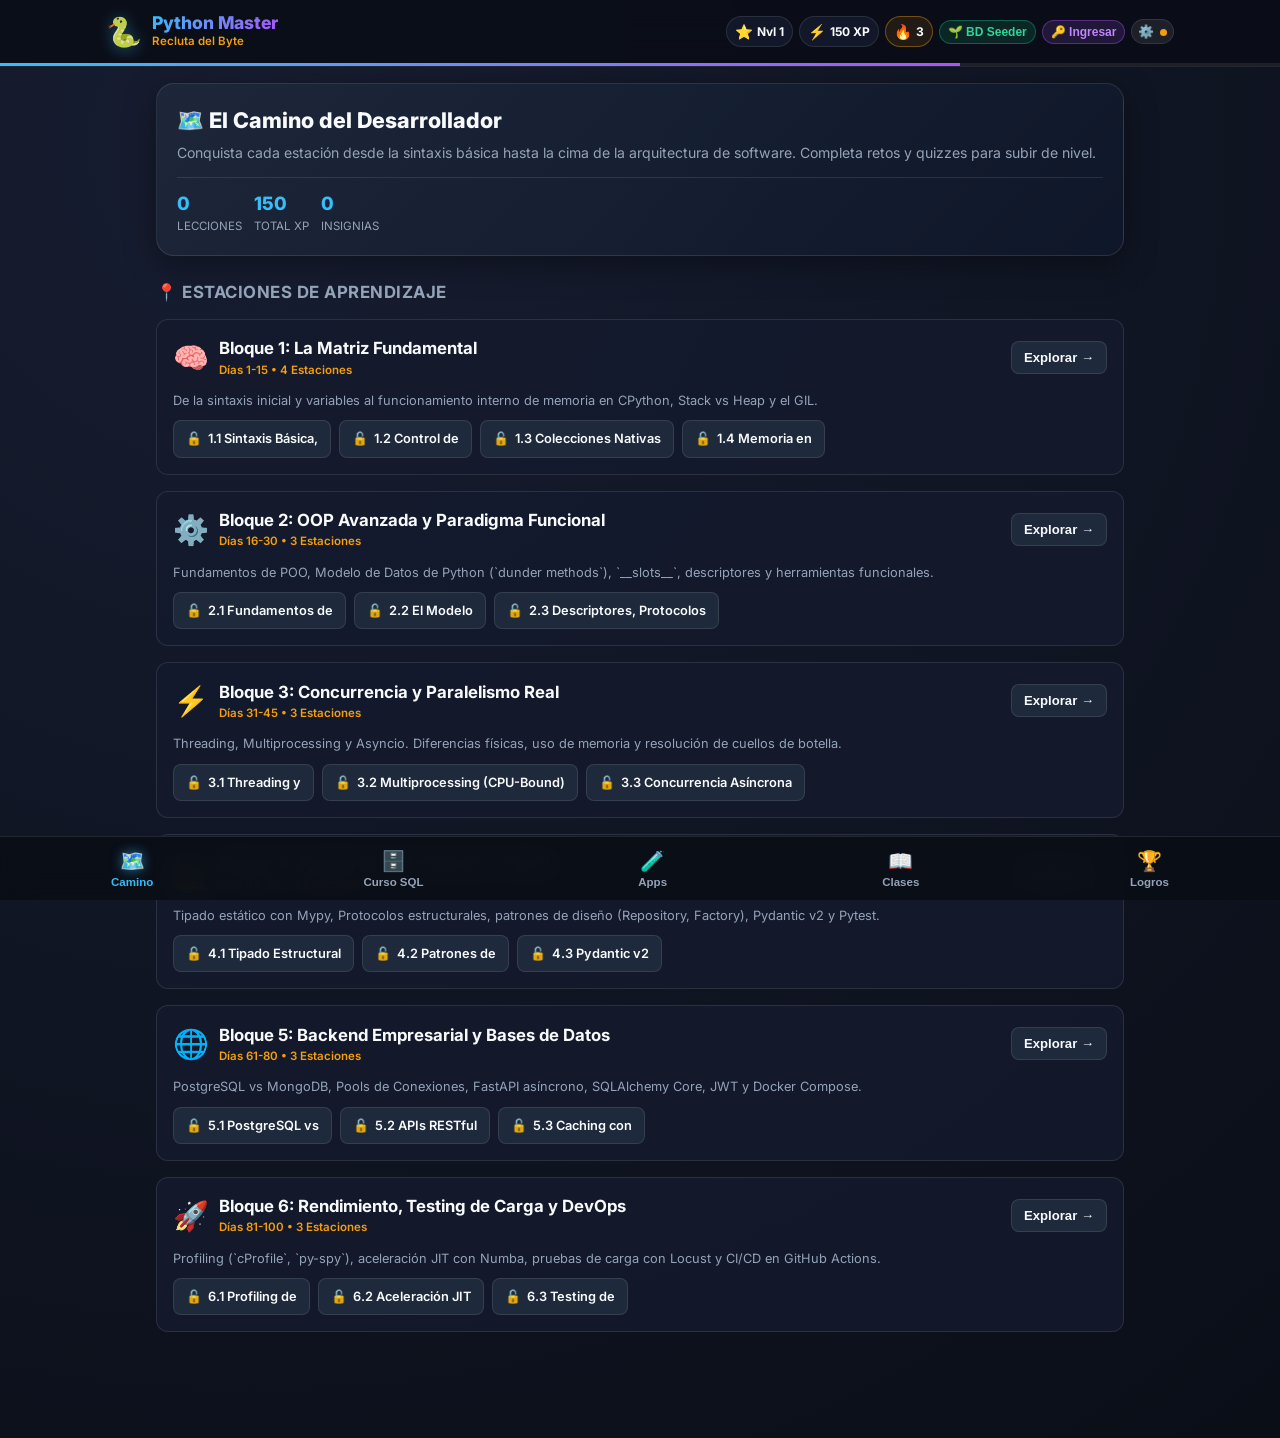
==== commit b072c38e: "fix: dataset de respaldo offline para roadmap y registro local inteligente en GitHub Pages" ====
--- a/web_app/static/index.html
+++ b/web_app/static/index.html
@@ -42,7 +42,7 @@
           🔑 <span class="hide-mobile">Ingresar</span>
         </button>
         <button class="btn-api-config" onclick="app.openApiModal()" title="Configurar URL del Backend en Render">
-          ⚙️
+          ⚙️ <span class="api-status-dot" id="apiStatusDot"></span>
         </button>
       </div>
     </div>
@@ -362,16 +362,23 @@
 
     <!-- ==================== VISTA MODAL: CONFIGURACIÓN DE API (GITHUB PAGES) ==================== -->
     <section id="viewApiModal" class="lesson-modal" style="display: none;">
-      <div class="lesson-modal-content" style="max-width: 480px;">
+      <div class="lesson-modal-content" style="max-width: 500px;">
         <button class="btn-close-modal" onclick="app.closeApiModal()">✕ Cerrar</button>
-        <h3 style="font-size: 1rem; color: var(--primary); margin-bottom: 8px;">⚙️ Conexión Backend API</h3>
-        <p style="font-size: 0.8rem; color: var(--text-muted); margin-bottom: 12px;">
-          Si abres la aplicación desde <strong>GitHub Pages</strong>, ingresa la URL de tu servicio web en Render para conectar la base de datos de Supabase.
+        <h3 style="font-size: 1.05rem; color: var(--primary); margin-bottom: 8px;">⚙️ Conexión Backend & Supabase</h3>
+        <p style="font-size: 0.82rem; color: var(--text-muted); line-height: 1.5; margin-bottom: 12px;">
+          En <strong>GitHub Pages</strong>, el frontend necesita la URL de tu servicio web en Render para ejecutar código Python real y consultar la base de datos de <strong>Supabase</strong>.
         </p>
+        <div style="background: rgba(56, 189, 248, 0.08); border: 1px solid rgba(56, 189, 248, 0.25); border-radius: 8px; padding: 10px; font-size: 0.78rem; color: #94a3b8; margin-bottom: 12px;">
+          📌 <strong>¿Dónde está tu URL de Render?</strong><br>
+          1. Entra a tu Dashboard en <a href="https://dashboard.render.com" target="_blank" style="color: var(--primary);">dashboard.render.com</a>.<br>
+          2. Abre tu servicio (ej. <em>python-master-game</em>) y copia el enlace superior (ej: <code>https://python-master-game-xxxx.onrender.com</code>).<br>
+          3. Pégalo en el campo de abajo y pulsa <strong>Probar Conexión</strong>.
+        </div>
         <input type="text" id="inputApiBaseUrl" class="app-input" placeholder="https://tu-servicio.onrender.com">
-        <div style="display: flex; gap: 8px; margin-top: 12px;">
+        <div id="apiTestFeedback" style="margin-top: 8px; font-size: 0.8rem; display: none;"></div>
+        <div style="display: flex; gap: 8px; margin-top: 14px;">
           <button class="btn-secondary" style="flex: 1;" onclick="app.setLocalApi()">Usar Localhost</button>
-          <button class="btn-primary" style="flex: 1;" onclick="app.saveApiBaseUrl()">Guardar URL</button>
+          <button class="btn-primary" style="flex: 1;" onclick="app.testAndSaveApiUrl()">Probar & Guardar ⚡</button>
         </div>
       </div>
     </section>
@@ -402,6 +409,7 @@
     </button>
   </nav>
 
+  <script src="curriculum_fallback.js"></script>
   <script src="app.js"></script>
 </body>
 </html>
--- a/web_app/static/style.css
+++ b/web_app/static/style.css
@@ -1070,3 +1070,19 @@
   background: var(--primary);
   color: #0f172a;
 }
+
+.api-status-dot {
+  display: inline-block;
+  width: 7px;
+  height: 7px;
+  border-radius: 50%;
+  background: #f59e0b; /* yellow for local / unverified */
+  margin-left: 2px;
+  vertical-align: middle;
+  transition: all 0.3s ease;
+}
+
+.api-status-dot.online {
+  background: #10b981;
+  box-shadow: 0 0 6px #10b981;
+}
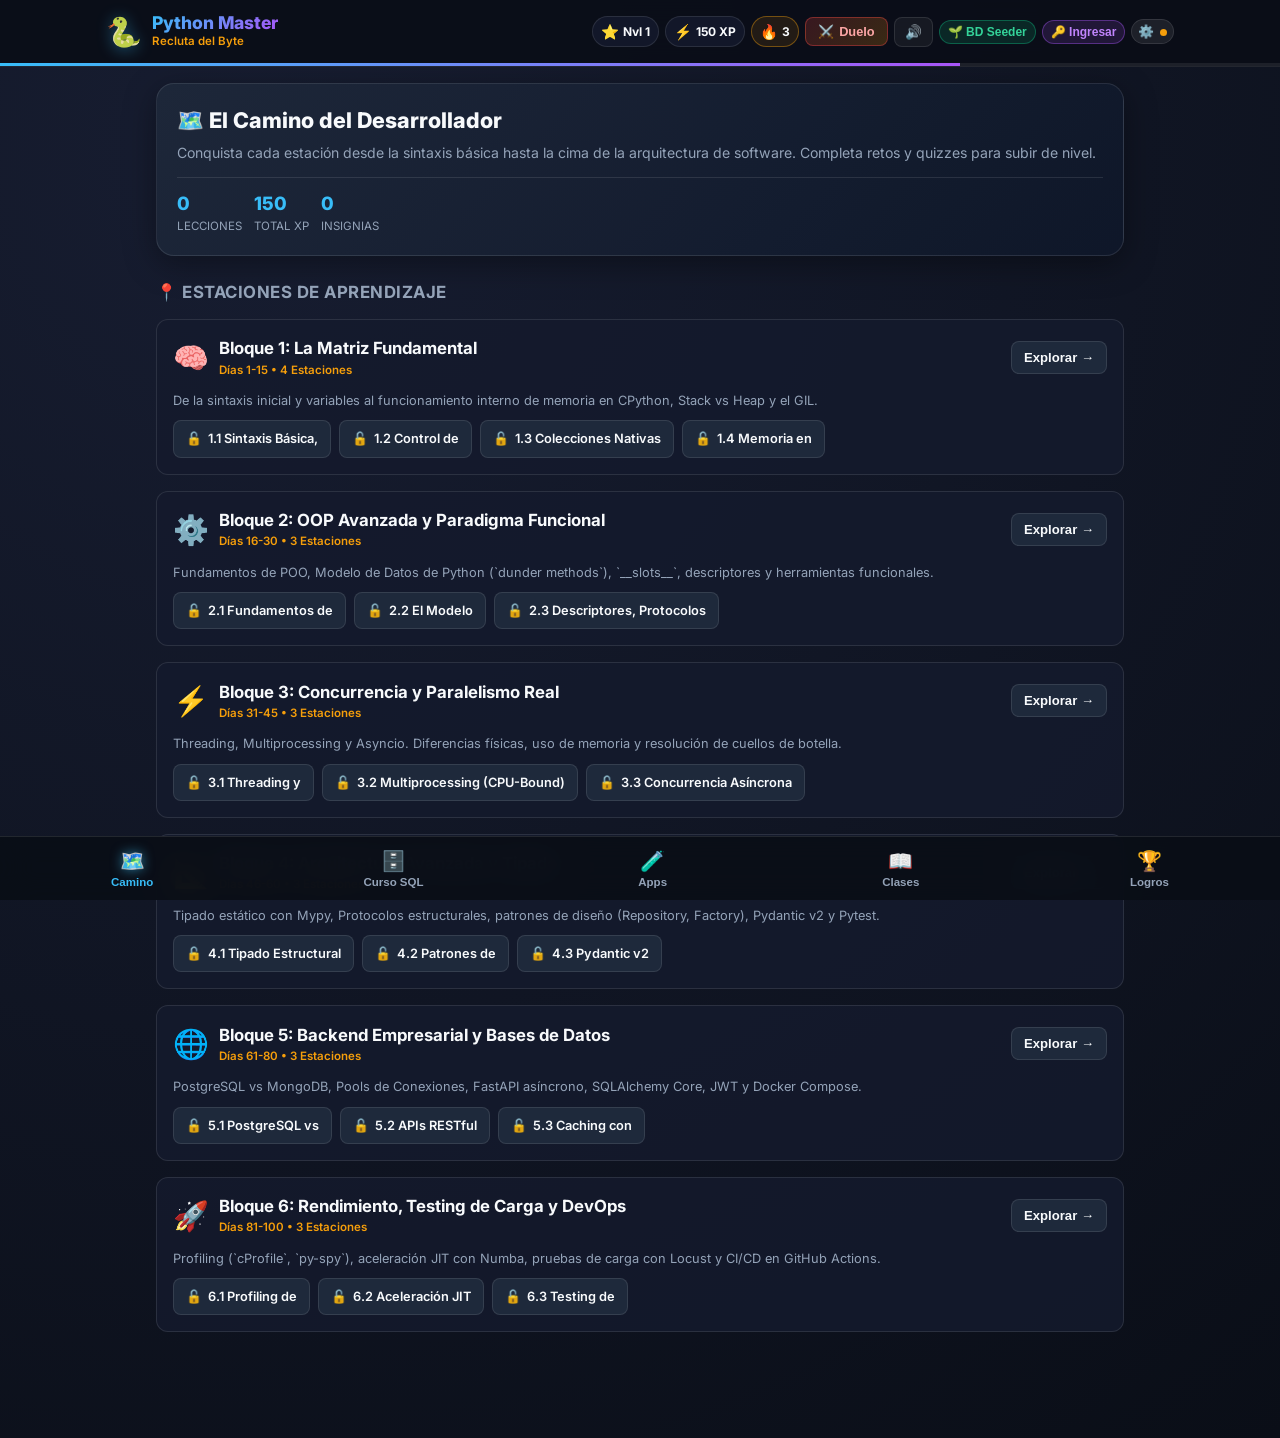
==== commit a7842341: "feat: revolucion ui/ux, sintetizador web audio, particulas zero-dom, 2d parsons, barra simbolos movi" ====
--- a/web_app/static/index.html
+++ b/web_app/static/index.html
@@ -10,6 +10,9 @@
   <link href="https://fonts.googleapis.com/css2?family=Fira+Code:wght@400;500;600&family=Inter:wght@400;600;700;800;900&display=swap" rel="stylesheet">
 </head>
 <body>
+  <!-- Canvas para Sistema de Partículas XP (Zero-DOM) -->
+  <canvas id="fxCanvas" class="fx-canvas"></canvas>
+
   <!-- Header con Barra de Nivel, XP y Racha -->
   <header class="app-header">
     <div class="header-content">
@@ -35,6 +38,12 @@
           <span class="stat-icon">🔥</span>
           <span class="stat-value" id="userStreakBadge">3</span>
         </div>
+        <button class="btn-duel-header" onclick="app.openGhostDuelModal()" title="Duelo Fantasma de Velocidad 1 vs 1">
+          ⚔️ <span class="hide-mobile">Duelo</span>
+        </button>
+        <button class="btn-sound-toggle" id="btnSoundToggle" onclick="app.toggleSound()" title="Activar/Desactivar Efectos de Audio Sintético">
+          🔊
+        </button>
         <button class="btn-db-seed" onclick="app.seedDatabase()" title="Sembrar / Restaurar datos en Supabase/SQLite">
           🌱 <span class="hide-mobile">BD Seeder</span>
         </button>
@@ -379,6 +388,69 @@
         <div style="display: flex; gap: 8px; margin-top: 14px;">
           <button class="btn-secondary" style="flex: 1;" onclick="app.setLocalApi()">Usar Localhost</button>
           <button class="btn-primary" style="flex: 1;" onclick="app.testAndSaveApiUrl()">Probar & Guardar ⚡</button>
+        </div>
+    <!-- ==================== VISTA MODAL: DUELO FANTASMA (GHOST DUEL 1 vs 1) ==================== -->
+    <section id="viewDuelModal" class="lesson-modal" style="display: none;">
+      <div class="lesson-modal-content" style="max-width: 600px;">
+        <button class="btn-close-modal" onclick="app.closeGhostDuelModal()">✕ Salir del Duelo</button>
+        <div style="display: flex; align-items: center; justify-content: space-between; margin-bottom: 10px;">
+          <span style="font-size: 0.72rem; color: #ef4444; font-weight: 800; letter-spacing: 1px;">⚡ ARENA DE DUELOS ASÍNCRONOS</span>
+          <span id="duelTimerBadge" style="font-family: var(--font-mono); font-size: 0.85rem; color: var(--accent-gold); font-weight: 700;">⏱️ 00:00</span>
+        </div>
+        <h3 id="duelTitle" style="font-size: 1.15rem; font-weight: 800; margin-bottom: 6px;">Duelo Relámpago: Inversor de Cadenas</h3>
+        <p id="duelDescription" style="font-size: 0.82rem; color: var(--text-muted); margin-bottom: 12px; line-height: 1.5;">
+          Escribe la función <code>invertir_texto(s: str) -> str</code> que reciba una cadena y retorne el texto invertido usando slicing de CPython. ¡El oponente fantasma ya comenzó a codificar!
+        </p>
+
+        <!-- Marcador 1 vs 1 con Barras de Progreso -->
+        <div class="duel-scoreboard">
+          <div class="duel-player-card">
+            <div class="duel-player-header">
+              <span class="player-name">👤 Tú (<span id="duelPlayerName">Jugador</span>)</span>
+              <span class="player-pct" id="playerProgressPct">0%</span>
+            </div>
+            <div class="duel-progress-track">
+              <div class="duel-progress-fill player-fill" id="playerProgressBar" style="width: 0%;"></div>
+            </div>
+          </div>
+
+          <div class="duel-vs-badge">VS</div>
+
+          <div class="duel-player-card">
+            <div class="duel-player-header">
+              <span class="player-name opponent-name">👻 <span id="ghostOpponentName">ShadowCoder_89</span> (Rango 1)</span>
+              <span class="player-pct" id="ghostProgressPct">0%</span>
+            </div>
+            <div class="duel-progress-track">
+              <div class="duel-progress-fill ghost-fill" id="ghostProgressBar" style="width: 0%;"></div>
+            </div>
+          </div>
+        </div>
+
+        <div id="ghostStatusTicker" class="ghost-ticker">
+          👻 El oponente fantasma está analizando el enunciado y escribiendo el arnés...
+        </div>
+
+        <!-- Barra de símbolos Python para móvil y desktop -->
+        <div style="margin-top: 14px;">
+          <div class="code-accessory-bar" id="duelAccessoryBar">
+            <button type="button" class="acc-btn" onclick="app.insertSymbol('    ', 0, 'duelCodeEditor')">Tab</button>
+            <button type="button" class="acc-btn" onclick="app.insertSymbol(':', 0, 'duelCodeEditor')">:</button>
+            <button type="button" class="acc-btn" onclick="app.insertSymbol('()', 1, 'duelCodeEditor')">( )</button>
+            <button type="button" class="acc-btn" onclick="app.insertSymbol('\'\'', 1, 'duelCodeEditor')">' '</button>
+            <button type="button" class="acc-btn" onclick="app.insertSymbol('[]', 1, 'duelCodeEditor')">[ ]</button>
+            <button type="button" class="acc-btn" onclick="app.insertSymbol(' == ', 0, 'duelCodeEditor')">==</button>
+            <button type="button" class="acc-btn" onclick="app.insertSymbol('def ', 0, 'duelCodeEditor')">def</button>
+            <button type="button" class="acc-btn" onclick="app.insertSymbol('return ', 0, 'duelCodeEditor')">return</button>
+            <button type="button" class="acc-btn" onclick="app.insertSymbol(' -> ', 0, 'duelCodeEditor')">-&gt;</button>
+          </div>
+          <textarea id="duelCodeEditor" class="code-editor-area" style="min-height: 120px;">def invertir_texto(s: str) -> str:
+    # Tu código veloz aquí
+    pass</textarea>
+          <div style="display: flex; gap: 8px; margin-top: 10px;">
+            <button class="btn-primary" style="flex: 1;" onclick="app.submitDuelCode()">⚡ Enviar Solución del Duelo</button>
+          </div>
+          <div id="duelTerminalOutput" style="display: none; background: #03060a; border: 1px solid var(--border-color); padding: 10px; border-radius: 6px; margin-top: 10px; font-family: var(--font-mono); font-size: 0.8rem;"></div>
         </div>
       </div>
     </section>
--- a/web_app/static/style.css
+++ b/web_app/static/style.css
@@ -1086,3 +1086,365 @@
   background: #10b981;
   box-shadow: 0 0 6px #10b981;
 }
+
+/* ==================== MODO ROMPECABEZAS (PARSONS PUZZLE) ==================== */
+.editor-mode-tabs {
+  display: flex;
+  gap: 6px;
+  margin-top: 10px;
+  background: rgba(15, 23, 42, 0.6);
+  padding: 3px;
+  border-radius: var(--radius-sm);
+  border: 1px solid var(--border-color);
+}
+
+.editor-mode-btn {
+  flex: 1;
+  background: transparent;
+  border: none;
+  color: var(--text-muted);
+  font-size: 0.78rem;
+  font-weight: 700;
+  padding: 6px 10px;
+  border-radius: var(--radius-sm);
+  cursor: pointer;
+  transition: all 0.2s ease;
+}
+
+.editor-mode-btn.active {
+  background: rgba(56, 189, 248, 0.2);
+  color: var(--primary);
+  border: 1px solid rgba(56, 189, 248, 0.3);
+}
+
+.puzzle-container {
+  background: #06090e;
+  border: 1px solid var(--border-color);
+  border-radius: var(--radius-sm);
+  padding: 12px;
+  margin-top: 10px;
+}
+
+.puzzle-section-label {
+  font-size: 0.72rem;
+  color: var(--text-muted);
+  font-weight: 700;
+  text-transform: uppercase;
+  margin-bottom: 6px;
+  display: flex;
+  justify-content: space-between;
+  align-items: center;
+}
+
+.puzzle-pool {
+  display: flex;
+  flex-direction: column;
+  gap: 6px;
+  margin-bottom: 14px;
+  min-height: 50px;
+  background: rgba(255, 255, 255, 0.02);
+  padding: 8px;
+  border-radius: var(--radius-sm);
+  border: 1px dashed rgba(255, 255, 255, 0.1);
+}
+
+.puzzle-piece {
+  background: #0f172a;
+  border: 1px solid rgba(56, 189, 248, 0.3);
+  color: #38bdf8;
+  font-family: var(--font-mono);
+  font-size: 0.8rem;
+  padding: 8px 12px;
+  border-radius: 6px;
+  cursor: pointer;
+  text-align: left;
+  transition: all 0.2s ease;
+  user-select: none;
+  display: flex;
+  align-items: center;
+  justify-content: space-between;
+}
+
+.puzzle-piece:hover {
+  background: rgba(56, 189, 248, 0.15);
+  border-color: var(--primary);
+  transform: translateX(4px);
+}
+
+.puzzle-dropzone {
+  min-height: 80px;
+  background: rgba(16, 185, 129, 0.04);
+  border: 1px solid rgba(16, 185, 129, 0.3);
+  border-radius: var(--radius-sm);
+  padding: 8px;
+  display: flex;
+  flex-direction: column;
+  gap: 6px;
+}
+
+.puzzle-dropzone:empty::before {
+  content: "Toca las piezas de arriba en el orden correcto para armar la función...";
+  color: var(--text-muted);
+  font-size: 0.75rem;
+  font-style: italic;
+  padding: 10px;
+  display: block;
+}
+
+.puzzle-piece-assembled {
+  background: #09121d;
+  border: 1px solid #10b981;
+  color: #f8fafc;
+  font-family: var(--font-mono);
+  font-size: 0.8rem;
+  padding: 6px 10px;
+  border-radius: 6px;
+  text-align: left;
+  display: flex;
+  align-items: center;
+  justify-content: space-between;
+  gap: 8px;
+  transition: all 0.15s ease;
+  position: relative;
+}
+
+.puzzle-piece-content {
+  display: flex;
+  align-items: center;
+  gap: 6px;
+  overflow-x: auto;
+  flex: 1;
+}
+
+.indent-controls {
+  display: flex;
+  align-items: center;
+  gap: 4px;
+  flex-shrink: 0;
+}
+
+.btn-indent {
+  background: rgba(56, 189, 248, 0.12);
+  border: 1px solid rgba(56, 189, 248, 0.3);
+  color: #38bdf8;
+  font-size: 0.72rem;
+  padding: 3px 6px;
+  border-radius: 4px;
+  cursor: pointer;
+  transition: background 0.15s ease;
+}
+
+.btn-indent:hover {
+  background: rgba(56, 189, 248, 0.3);
+}
+
+.indent-level-badge {
+  font-size: 0.68rem;
+  color: var(--accent-gold);
+  font-weight: 700;
+  min-width: 32px;
+  text-align: center;
+}
+
+.btn-remove-piece {
+  background: rgba(239, 68, 68, 0.12);
+  border: 1px solid rgba(239, 68, 68, 0.3);
+  color: #f87171;
+  font-size: 0.72rem;
+  padding: 3px 6px;
+  border-radius: 4px;
+  cursor: pointer;
+}
+
+.btn-remove-piece:hover {
+  background: rgba(239, 68, 68, 0.35);
+}
+
+/* ==================== ZERO-DOM CANVAS PARTICLE ENGINE ==================== */
+.fx-canvas {
+  position: fixed;
+  top: 0;
+  left: 0;
+  width: 100vw;
+  height: 100vh;
+  pointer-events: none;
+  z-index: 10000;
+}
+
+/* Botón de Sonido Sintético en Header */
+.btn-sound-toggle {
+  background: rgba(255, 255, 255, 0.05);
+  border: 1px solid var(--border-color);
+  color: var(--text-main);
+  padding: 6px 10px;
+  border-radius: 8px;
+  cursor: pointer;
+  font-size: 0.85rem;
+  transition: all 0.2s ease;
+  display: flex;
+  align-items: center;
+  justify-content: center;
+}
+
+.btn-sound-toggle:hover {
+  background: rgba(56, 189, 248, 0.15);
+  border-color: var(--primary);
+}
+
+.btn-sound-toggle.muted {
+  opacity: 0.5;
+  filter: grayscale(1);
+}
+
+/* Botón de Duelo en Header */
+.btn-duel-header {
+  background: linear-gradient(135deg, rgba(239, 68, 68, 0.2), rgba(245, 158, 11, 0.2));
+  border: 1px solid rgba(239, 68, 68, 0.4);
+  color: #fca5a5;
+  padding: 6px 12px;
+  border-radius: 8px;
+  cursor: pointer;
+  font-size: 0.8rem;
+  font-weight: 700;
+  display: flex;
+  align-items: center;
+  gap: 5px;
+  transition: all 0.2s ease;
+}
+
+.btn-duel-header:hover {
+  background: linear-gradient(135deg, rgba(239, 68, 68, 0.35), rgba(245, 158, 11, 0.35));
+  border-color: #ef4444;
+  transform: translateY(-1px);
+}
+
+/* ==================== BARRA ERGONÓMICA DE SÍMBOLOS PYTHON ==================== */
+.code-accessory-bar {
+  display: flex;
+  gap: 5px;
+  overflow-x: auto;
+  padding: 6px 4px;
+  background: #080d16;
+  border: 1px solid var(--border-color);
+  border-bottom: none;
+  border-radius: var(--radius-sm) var(--radius-sm) 0 0;
+  -webkit-overflow-scrolling: touch;
+}
+
+.acc-btn {
+  background: #111827;
+  border: 1px solid rgba(255, 255, 255, 0.1);
+  color: #93c5fd;
+  font-family: var(--font-mono);
+  font-size: 0.76rem;
+  font-weight: 600;
+  padding: 4px 8px;
+  border-radius: 4px;
+  cursor: pointer;
+  white-space: nowrap;
+  flex-shrink: 0;
+  transition: all 0.15s ease;
+  user-select: none;
+}
+
+.acc-btn:active,
+.acc-btn:hover {
+  background: var(--primary);
+  color: #030712;
+}
+
+/* ==================== GHOST DUEL ARENA (DUELO 1 vs 1) ==================== */
+.duel-scoreboard {
+  background: #06090e;
+  border: 1px solid var(--border-color);
+  border-radius: var(--radius-sm);
+  padding: 12px;
+  display: flex;
+  flex-direction: column;
+  gap: 10px;
+  margin-bottom: 12px;
+}
+
+.duel-player-card {
+  display: flex;
+  flex-direction: column;
+  gap: 4px;
+}
+
+.duel-player-header {
+  display: flex;
+  justify-content: space-between;
+  font-size: 0.78rem;
+  font-weight: 700;
+}
+
+.player-name {
+  color: #38bdf8;
+}
+
+.opponent-name {
+  color: #f87171;
+}
+
+.player-pct {
+  color: var(--accent-gold);
+  font-family: var(--font-mono);
+}
+
+.duel-progress-track {
+  width: 100%;
+  height: 8px;
+  background: rgba(255, 255, 255, 0.05);
+  border-radius: 4px;
+  overflow: hidden;
+}
+
+.duel-progress-fill {
+  height: 100%;
+  border-radius: 4px;
+  transition: width 0.3s ease;
+}
+
+.player-fill {
+  background: linear-gradient(90deg, #38bdf8, #10b981);
+}
+
+.ghost-fill {
+  background: linear-gradient(90deg, #f59e0b, #ef4444);
+}
+
+.duel-vs-badge {
+  text-align: center;
+  font-size: 0.72rem;
+  font-weight: 900;
+  color: var(--accent-gold);
+  letter-spacing: 2px;
+  position: relative;
+}
+
+.duel-vs-badge::before,
+.duel-vs-badge::after {
+  content: "";
+  display: inline-block;
+  width: 30%;
+  height: 1px;
+  background: rgba(255, 255, 255, 0.1);
+  vertical-align: middle;
+  margin: 0 8px;
+}
+
+.ghost-ticker {
+  background: rgba(239, 68, 68, 0.06);
+  border: 1px dashed rgba(239, 68, 68, 0.3);
+  border-radius: 6px;
+  padding: 8px 10px;
+  font-size: 0.76rem;
+  color: #fca5a5;
+  font-family: var(--font-mono);
+  animation: pulse-glow 2s infinite ease-in-out;
+}
+
+@keyframes pulse-glow {
+  0%, 100% { opacity: 0.85; }
+  50% { opacity: 1; }
+}
